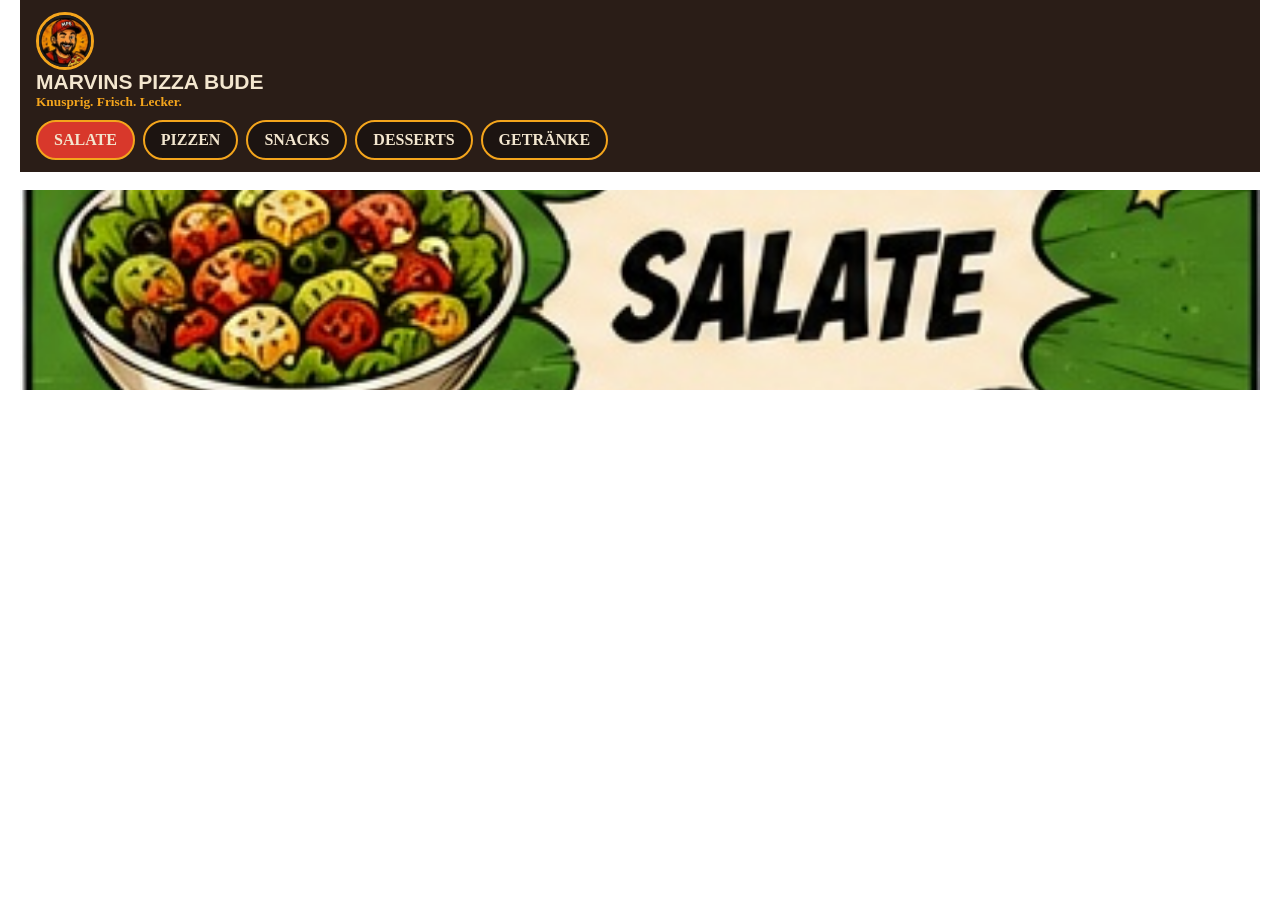
==== Webp1/Projekt_Pizza/index.html @ 2fe6ccb3 "Tag06" ====
<!doctype html>
<html lang="de">
  <head>
    <meta charset="UTF-8" />
    <meta name="viewport" content="width=device-width, initial-scale=1.0" />
    <link rel="stylesheet" href="style.css" />
    <title>PizzaBude</title>
  </head>
  <body>
    <!-- Radio-Buttons für die Steuerung -->
    <input class="v-radio" type="radio" name="view" id="view_salate" checked />
    <input class="v-radio" type="radio" name="view" id="view_pizzas" />
    <input class="v-radio" type="radio" name="view" id="view_snacks" />
    <input class="v-radio" type="radio" name="view" id="view_desserts" />
    <input class="v-radio" type="radio" name="view" id="view_getraenke" />

    <div class="app">
      <header class="topbar">
        <div class="brand">
          <img
            class="brand_logo"
            src="pizza_bude_assets_complete/startseite/logo_icon.png"
            alt="Logo"
          />
          <strong>MARVINS PIZZA BUDE</strong>
          <small>Knusprig. Frisch. Lecker.</small>
        </div>
        <nav class="tabs">
          <label class="tab" for="view_salate">Salate</label>
          <label class="tab" for="view_pizzas">Pizzen</label>
          <label class="tab" for="view_snacks">Snacks</label>
          <label class="tab" for="view_desserts">Desserts</label>
          <label class="tab" for="view_getraenke">Getränke</label>
        </nav>
      </header>

      <!-- Sektionen mit Platzhalter-Texten -->
      <section class="panel panel-salate salat-bild"></section>

      <section class="panel panel-pizzas pizzen-bild"></section>

      <section class="panel panel-snacks snacks-bild"></section>

      <section class="panel panel-desserts dessert-bild"></section>

      <section class="panel panel-getraenke getraenke-bild"></section>
    </div>
  </body>
</html>
---- Webp1/Projekt_Pizza/style.css ----
/* Unsere Farbtokens */
:root {
  --night: #1c1411;
  --night2: #2a1d17;
  --red: #d8382b;
  --red-d: #a3271e;
  --gold: #f4a51c;
  --cream: #f3e6cf;
  --ink: #1c1410;
  --green: #2e8d47;
  --shadow: 6px 6px 0 var(--ink);
}

* {
  box-sizing: border-box;
}

body {
  margin: 0px;
  margin-left: 20px;
  margin-right: 20px;
}

/* Radio-Buttons ausblenden */
.v-radio {
  display: none;
}

/* Kopfzeile Schritt 1 */
.topbar {
  padding: 12px 16px;
  margin-bottom: 18px;
  background: var(--night2);
  /* border: 3px solid var(--ink);
  border-radius: 16px; 
  box-shadow: var(--shadow);*/
}

.brand_logo {
  width: 58px;
  height: 58px;
  border-radius: 50%;
  border: 3px solid var(--gold);
  object-fit: cover;
}

/* var(--Name) greift auf die Farbtokens zu */
.brand {
  display: flex;
  flex-direction: column;
}

.brand strong {
  font-family: "Arial Black", Impact, sans-serif;
  font-size: 21px;
  text-transform: uppercase;
  color: var(--cream);
}

.brand small {
  color: var(--gold);
  font-weight: 700;
}

.tabs {
  display: flex;
  flex-wrap: wrap;
  gap: 8px;
  margin-top: 10px;
}

.tab {
  cursor: pointer;
  padding: 9px 16px;
  border-radius: 999px;
  font-weight: 800;
  text-transform: uppercase;
  color: var(--cream);
  background: var(--night);
  border: 2px solid var(--gold);
  transition:
    background 0.2s ease,
    color 0.2s ease;
}

/* Panels : Standard = versteckt */
.panel {
  display: none;
}

/* 1. Aktives Panel anzeigen */
#view_salate:checked ~ .app .panel-salate,
#view_pizzas:checked ~ .app .panel-pizzas,
#view_snacks:checked ~ .app .panel-snacks,
#view_desserts:checked ~ .app .panel-desserts,
#view_getraenke:checked ~ .app .panel-getraenke {
  display: block;
}

/* 2. Aktiven Tab rot einfärben */
#view_salate:checked ~ .app .tab[for="view_salate"],
#view_pizzas:checked ~ .app .tab[for="view_pizzas"],
#view_snacks:checked ~ .app .tab[for="view_snacks"],
#view_desserts:checked ~ .app .tab[for="view_desserts"],
#view_getraenke:checked ~ .app .tab[for="view_getraenke"] {
  background: var(--red);
  color: var(--cream);
}

.salat-bild {
  background-image: url(pizza_bude_assets_complete/marvins_pizza_bude_assets/salate/salate_header.jpg);
  background-repeat: no-repeat; /* Verhindert das Kacheln */
  background-size: cover;       /* Skaliert das Bild, um den Bereich zu füllen */
  background-position: center;  /* Zentriert das Bild */
  /* Füge eine Mindesthöhe hinzu, damit das Bild sichtbar wird */
  height: 200px; 
}

.pizzen-bild {
  background-image: url(pizza_bude_assets_complete/marvins_pizza_bude_assets/pizzas/unsere_pizzen_header.jpg);
  background-repeat: no-repeat; /* Verhindert das Kacheln */
  background-size: cover;       /* Skaliert das Bild, um den Bereich zu füllen */
  background-position: center;  /* Zentriert das Bild */
  /* Füge eine Mindesthöhe hinzu, damit das Bild sichtbar wird */
  min-height: 200px; 
}

.snacks-bild {
  background-image: url(pizza_bude_assets_complete/marvins_pizza_bude_assets/snacks/snacks_header.jpg);
  background-repeat: no-repeat; /* Verhindert das Kacheln */
  background-size: cover;       /* Skaliert das Bild, um den Bereich zu füllen */
  background-position: center;  /* Zentriert das Bild */
  /* Füge eine Mindesthöhe hinzu, damit das Bild sichtbar wird */
  min-height: 200px; 
}

.dessert-bild {
  background-image: url(pizza_bude_assets_complete/marvins_pizza_bude_assets/desserts/desserts_header.jpg);
  background-repeat: no-repeat; /* Verhindert das Kacheln */
  background-size: cover;       /* Skaliert das Bild, um den Bereich zu füllen */
  background-position: center;  /* Zentriert das Bild */
  /* Füge eine Mindesthöhe hinzu, damit das Bild sichtbar wird */
  min-height: 200px; 
}

.getraenke-bild {
  background-image: url(pizza_bude_assets_complete/marvins_pizza_bude_assets/getraenke/getraenke_header.jpg);
  background-repeat: no-repeat; /* Verhindert das Kacheln */
  background-size: cover;       /* Skaliert das Bild, um den Bereich zu füllen */
  background-position: center;  /* Zentriert das Bild */
  /* Füge eine Mindesthöhe hinzu, damit das Bild sichtbar wird */
  min-height: 200px; 
}
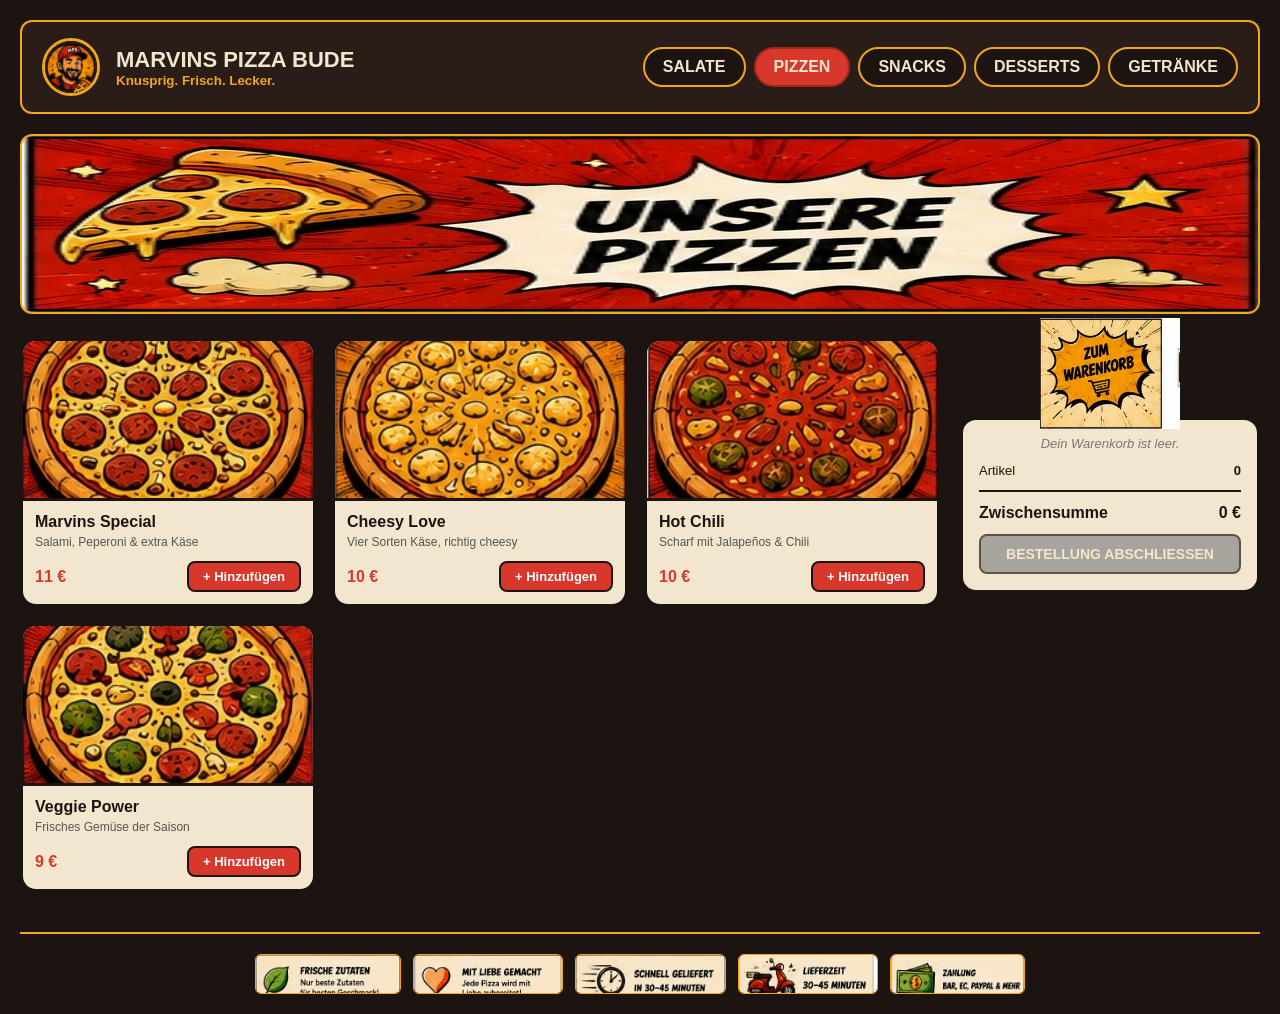
==== commit 6b46e358: "Tag07" ====
--- a/Webp1/Projekt_Pizza/index.html
+++ b/Webp1/Projekt_Pizza/index.html
@@ -4,17 +4,18 @@
     <meta charset="UTF-8" />
     <meta name="viewport" content="width=device-width, initial-scale=1.0" />
     <link rel="stylesheet" href="style.css" />
-    <title>PizzaBude</title>
+    <title>Marvins Pizza Bude</title>
   </head>
   <body>
-    <!-- Radio-Buttons für die Steuerung -->
-    <input class="v-radio" type="radio" name="view" id="view_salate" checked />
-    <input class="v-radio" type="radio" name="view" id="view_pizzas" />
+    <!-- Radio-Buttons für die Tab-Steuerung (Rein CSS) -->
+    <input class="v-radio" type="radio" name="view" id="view_salate" />
+    <input class="v-radio" type="radio" name="view" id="view_pizzas" checked />
     <input class="v-radio" type="radio" name="view" id="view_snacks" />
     <input class="v-radio" type="radio" name="view" id="view_desserts" />
     <input class="v-radio" type="radio" name="view" id="view_getraenke" />
 
     <div class="app">
+      <!-- Header Navigation -->
       <header class="topbar">
         <div class="brand">
           <img
@@ -22,8 +23,10 @@
             src="pizza_bude_assets_complete/startseite/logo_icon.png"
             alt="Logo"
           />
-          <strong>MARVINS PIZZA BUDE</strong>
-          <small>Knusprig. Frisch. Lecker.</small>
+          <div class="brand-text">
+            <strong>MARVINS PIZZA BUDE</strong>
+            <small>Knusprig. Frisch. Lecker.</small>
+          </div>
         </div>
         <nav class="tabs">
           <label class="tab" for="view_salate">Salate</label>
@@ -34,16 +37,387 @@
         </nav>
       </header>
 
-      <!-- Sektionen mit Platzhalter-Texten -->
-      <section class="panel panel-salate salat-bild"></section>
-
-      <section class="panel panel-pizzas pizzen-bild"></section>
-
-      <section class="panel panel-snacks snacks-bild"></section>
-
-      <section class="panel panel-desserts dessert-bild"></section>
-
-      <section class="panel panel-getraenke getraenke-bild"></section>
+      <!-- TAB: SALATE -->
+      <section class="panel panel-salate">
+        <div class="panel-banner salat-bild"></div>
+        <div class="layout-grid">
+          <div class="product-grid">
+            <article class="card">
+              <img class="card-img" src="pizza_bude_assets_complete/marvins_pizza_bude_assets/salate/salat_bauernsalat.jpg" alt="Bauernsalat" />
+              <div class="card-body">
+                <h3>Bauernsalat</h3>
+                <p>Klassisch mit Hirtenkäse, Oliven & Tomaten</p>
+                <div class="card-footer">
+                  <span class="price">8 €</span>
+                  <a href="#" class="btn-add">+ Hinzufügen</a>
+                </div>
+              </div>
+            </article>
+            <article class="card">
+              <img class="card-img" src="pizza_bude_assets_complete/marvins_pizza_bude_assets/salate/salat_haehnchen.jpg" alt="Hähnchensalat" />
+              <div class="card-body">
+                <h3>Hähnchensalat</h3>
+                <p>Gegrillte Hähnchenbruststreifen auf Blattsalat</p>
+                <div class="card-footer">
+                  <span class="price">9 €</span>
+                  <a href="#" class="btn-add">+ Hinzufügen</a>
+                </div>
+              </div>
+            </article>
+            <article class="card">
+              <img class="card-img" src="pizza_bude_assets_complete/marvins_pizza_bude_assets/salate/salat_thunfisch.jpg" alt="Thunfischsalat" />
+              <div class="card-body">
+                <h3>Thunfischsalat</h3>
+                <p>Mit saftigem Thunfisch & Zwiebeln</p>
+                <div class="card-footer">
+                  <span class="price">8 €</span>
+                  <a href="#" class="btn-add">+ Hinzufügen</a>
+                </div>
+              </div>
+            </article>
+          </div>
+
+          <aside class="cart-sidebar">
+            <div class="cart-badge-img">
+              <img src="pizza_bude_assets_complete/startseite/button_warenkorb.jpg" alt="Zum Warenkorb" />
+            </div>
+            <div class="cart-box">
+              <div class="cart-empty-msg">Dein Warenkorb ist leer.</div>
+              <div class="cart-info-row">
+                <span>Artikel</span>
+                <strong class="cart-count">0</strong>
+              </div>
+              <hr class="cart-divider" />
+              <div class="cart-info-row cart-total">
+                <strong>Zwischensumme</strong>
+                <strong class="cart-total-price">0 €</strong>
+              </div>
+              <button class="btn btn-checkout" disabled>BESTELLUNG ABSCHLIESSEN</button>
+            </div>
+          </aside>
+        </div>
+      </section>
+
+      <!-- TAB: PIZZEN -->
+      <section class="panel panel-pizzas">
+        <div class="panel-banner pizzen-bild"></div>
+        <div class="layout-grid">
+          <div class="product-grid">
+            <article class="card">
+              <img class="card-img" src="pizza_bude_assets_complete/marvins_pizza_bude_assets/pizzas/pizza_marvin_special.jpg" alt="Marvins Special" />
+              <div class="card-body">
+                <h3>Marvins Special</h3>
+                <p>Salami, Peperoni & extra Käse</p>
+                <div class="card-footer">
+                  <span class="price">11 €</span>
+                  <a href="#" class="btn-add">+ Hinzufügen</a>
+                </div>
+              </div>
+            </article>
+            <article class="card">
+              <img class="card-img" src="pizza_bude_assets_complete/marvins_pizza_bude_assets/pizzas/pizza_cheesy_love.jpg" alt="Cheesy Love" />
+              <div class="card-body">
+                <h3>Cheesy Love</h3>
+                <p>Vier Sorten Käse, richtig cheesy</p>
+                <div class="card-footer">
+                  <span class="price">10 €</span>
+                  <a href="#" class="btn-add">+ Hinzufügen</a>
+                </div>
+              </div>
+            </article>
+            <article class="card">
+              <img class="card-img" src="pizza_bude_assets_complete/marvins_pizza_bude_assets/pizzas/pizza_hot_chili.jpg" alt="Hot Chili" />
+              <div class="card-body">
+                <h3>Hot Chili</h3>
+                <p>Scharf mit Jalapeños & Chili</p>
+                <div class="card-footer">
+                  <span class="price">10 €</span>
+                  <a href="#" class="btn-add">+ Hinzufügen</a>
+                </div>
+              </div>
+            </article>
+            <article class="card">
+              <img class="card-img" src="pizza_bude_assets_complete/marvins_pizza_bude_assets/pizzas/pizza_veggie_power.jpg" alt="Veggie Power" />
+              <div class="card-body">
+                <h3>Veggie Power</h3>
+                <p>Frisches Gemüse der Saison</p>
+                <div class="card-footer">
+                  <span class="price">9 €</span>
+                  <a href="#" class="btn-add">+ Hinzufügen</a>
+                </div>
+              </div>
+            </article>
+          </div>
+
+          <aside class="cart-sidebar">
+            <div class="cart-badge-img">
+              <img src="pizza_bude_assets_complete/startseite/button_warenkorb.jpg" alt="Zum Warenkorb" />
+            </div>
+            <div class="cart-box">
+              <div class="cart-empty-msg">Dein Warenkorb ist leer.</div>
+              <div class="cart-info-row">
+                <span>Artikel</span>
+                <strong class="cart-count">0</strong>
+              </div>
+              <hr class="cart-divider" />
+              <div class="cart-info-row cart-total">
+                <strong>Zwischensumme</strong>
+                <strong class="cart-total-price">0 €</strong>
+              </div>
+              <button class="btn btn-checkout" disabled>BESTELLUNG ABSCHLIESSEN</button>
+            </div>
+          </aside>
+        </div>
+      </section>
+
+      <!-- TAB: SNACKS -->
+      <section class="panel panel-snacks">
+        <div class="panel-banner snacks-bild"></div>
+        <div class="layout-grid">
+          <div class="product-grid">
+            <article class="card">
+              <img class="card-img" src="pizza_bude_assets_complete/marvins_pizza_bude_assets/snacks/snack_chicken_nuggets.jpg" alt="Chicken Nuggets" />
+              <div class="card-body">
+                <h3>Chicken Nuggets</h3>
+                <p>Knusprige Hähnchen-Nuggets mit Dip</p>
+                <div class="card-footer">
+                  <span class="price">5 €</span>
+                  <a href="#" class="btn-add">+ Hinzufügen</a>
+                </div>
+              </div>
+            </article>
+            <article class="card">
+              <img class="card-img" src="pizza_bude_assets_complete/marvins_pizza_bude_assets/snacks/snack_chicken_wings.jpg" alt="Chicken Wings" />
+              <div class="card-body">
+                <h3>Chicken Wings</h3>
+                <p>Würzig marinierte Chicken Wings</p>
+                <div class="card-footer">
+                  <span class="price">6 €</span>
+                  <a href="#" class="btn-add">+ Hinzufügen</a>
+                </div>
+              </div>
+            </article>
+            <article class="card">
+              <img class="card-img" src="pizza_bude_assets_complete/marvins_pizza_bude_assets/snacks/snack_knoblauchbrot.jpg" alt="Knoblauchbrot" />
+              <div class="card-body">
+                <h3>Knoblauchbrot</h3>
+                <p>Knusprig gebacken mit Kräuterbutter</p>
+                <div class="card-footer">
+                  <span class="price">4 €</span>
+                  <a href="#" class="btn-add">+ Hinzufügen</a>
+                </div>
+              </div>
+            </article>
+            <article class="card">
+              <img class="card-img" src="pizza_bude_assets_complete/marvins_pizza_bude_assets/snacks/snack_mozzarella_sticks.jpg" alt="Mozzarella Sticks" />
+              <div class="card-body">
+                <h3>Mozzarella Sticks</h3>
+                <p>Paniert mit schmelzendem Käsekern</p>
+                <div class="card-footer">
+                  <span class="price">5 €</span>
+                  <a href="#" class="btn-add">+ Hinzufügen</a>
+                </div>
+              </div>
+            </article>
+            <article class="card">
+              <img class="card-img" src="pizza_bude_assets_complete/marvins_pizza_bude_assets/snacks/snack_pommes.jpg" alt="Pommes" />
+              <div class="card-body">
+                <h3>Pommes Frites</h3>
+                <p>Goldgelb und knusprig frittiert</p>
+                <div class="card-footer">
+                  <span class="price">3 €</span>
+                  <a href="#" class="btn-add">+ Hinzufügen</a>
+                </div>
+              </div>
+            </article>
+          </div>
+
+          <aside class="cart-sidebar">
+            <div class="cart-badge-img">
+              <img src="pizza_bude_assets_complete/startseite/button_warenkorb.jpg" alt="Zum Warenkorb" />
+            </div>
+            <div class="cart-box">
+              <div class="cart-empty-msg">Dein Warenkorb ist leer.</div>
+              <div class="cart-info-row">
+                <span>Artikel</span>
+                <strong class="cart-count">0</strong>
+              </div>
+              <hr class="cart-divider" />
+              <div class="cart-info-row cart-total">
+                <strong>Zwischensumme</strong>
+                <strong class="cart-total-price">0 €</strong>
+              </div>
+              <button class="btn btn-checkout" disabled>BESTELLUNG ABSCHLIESSEN</button>
+            </div>
+          </aside>
+        </div>
+      </section>
+
+      <!-- TAB: DESSERTS -->
+      <section class="panel panel-desserts">
+        <div class="panel-banner desserts-bild"></div>
+        <div class="layout-grid">
+          <div class="product-grid">
+            <article class="card">
+              <img class="card-img" src="pizza_bude_assets_complete/marvins_pizza_bude_assets/desserts/dessert_apfelstrudel.jpg" alt="Apfelstrudel" />
+              <div class="card-body">
+                <h3>Apfelstrudel</h3>
+                <p>Warmer Apfelstrudel mit Zimt & Zucker</p>
+                <div class="card-footer">
+                  <span class="price">4 €</span>
+                  <a href="#" class="btn-add">+ Hinzufügen</a>
+                </div>
+              </div>
+            </article>
+            <article class="card">
+              <img class="card-img" src="pizza_bude_assets_complete/marvins_pizza_bude_assets/desserts/dessert_ice_cream.jpg" alt="Ice Cream" />
+              <div class="card-body">
+                <h3>Eisbecher</h3>
+                <p>Cremiges Schokoeis im Becher</p>
+                <div class="card-footer">
+                  <span class="price">4 €</span>
+                  <a href="#" class="btn-add">+ Hinzufügen</a>
+                </div>
+              </div>
+            </article>
+            <article class="card">
+              <img class="card-img" src="pizza_bude_assets_complete/marvins_pizza_bude_assets/desserts/dessert_schoko_brownie.jpg" alt="Schoko Brownie" />
+              <div class="card-body">
+                <h3>Schoko Brownie</h3>
+                <p>Saftiger Schokoladenkuchen</p>
+                <div class="card-footer">
+                  <span class="price">4 €</span>
+                  <a href="#" class="btn-add">+ Hinzufügen</a>
+                </div>
+              </div>
+            </article>
+            <article class="card">
+              <img class="card-img" src="pizza_bude_assets_complete/marvins_pizza_bude_assets/desserts/dessert_tiramisu.jpg" alt="Tiramisu" />
+              <div class="card-body">
+                <h3>Tiramisu</h3>
+                <p>Klassisch italienisch mit Mascarpone & Espresso</p>
+                <div class="card-footer">
+                  <span class="price">5 €</span>
+                  <a href="#" class="btn-add">+ Hinzufügen</a>
+                </div>
+              </div>
+            </article>
+          </div>
+
+          <aside class="cart-sidebar">
+            <div class="cart-badge-img">
+              <img src="pizza_bude_assets_complete/startseite/button_warenkorb.jpg" alt="Zum Warenkorb" />
+            </div>
+            <div class="cart-box">
+              <div class="cart-empty-msg">Dein Warenkorb ist leer.</div>
+              <div class="cart-info-row">
+                <span>Artikel</span>
+                <strong class="cart-count">0</strong>
+              </div>
+              <hr class="cart-divider" />
+              <div class="cart-info-row cart-total">
+                <strong>Zwischensumme</strong>
+                <strong class="cart-total-price">0 €</strong>
+              </div>
+              <button class="btn btn-checkout" disabled>BESTELLUNG ABSCHLIESSEN</button>
+            </div>
+          </aside>
+        </div>
+      </section>
+
+      <!-- TAB: GETRÄNKE -->
+      <section class="panel panel-getraenke">
+        <div class="panel-banner getraenke-bild"></div>
+        <div class="layout-grid">
+          <div class="product-grid">
+            <article class="card">
+              <img class="card-img" src="pizza_bude_assets_complete/marvins_pizza_bude_assets/getraenke/getraenk_coca_cola.jpg" alt="Coca Cola" />
+              <div class="card-body">
+                <h3>Coca Cola 0.5l</h3>
+                <p>Eiskalt serviert</p>
+                <div class="card-footer">
+                  <span class="price">3 €</span>
+                  <a href="#" class="btn-add">+ Hinzufügen</a>
+                </div>
+              </div>
+            </article>
+            <article class="card">
+              <img class="card-img" src="pizza_bude_assets_complete/marvins_pizza_bude_assets/getraenke/getraenk_coca_zero.jpg" alt="Coca Cola Zero" />
+              <div class="card-body">
+                <h3>Coca Cola Zero 0.5l</h3>
+                <p>Voller Geschmack, ohne Zucker</p>
+                <div class="card-footer">
+                  <span class="price">3 €</span>
+                  <a href="#" class="btn-add">+ Hinzufügen</a>
+                </div>
+              </div>
+            </article>
+            <article class="card">
+              <img class="card-img" src="pizza_bude_assets_complete/marvins_pizza_bude_assets/getraenke/getraenk_fanta.jpg" alt="Fanta" />
+              <div class="card-body">
+                <h3>Fanta 0.5l</h3>
+                <p>Fruchtiger Orangengeschmack</p>
+                <div class="card-footer">
+                  <span class="price">3 €</span>
+                  <a href="#" class="btn-add">+ Hinzufügen</a>
+                </div>
+              </div>
+            </article>
+            <article class="card">
+              <img class="card-img" src="pizza_bude_assets_complete/marvins_pizza_bude_assets/getraenke/getraenk_sprite.jpg" alt="Sprite" />
+              <div class="card-body">
+                <h3>Sprite 0.5l</h3>
+                <p>Erfrischender Zitronen-Limetten-Geschmack</p>
+                <div class="card-footer">
+                  <span class="price">3 €</span>
+                  <a href="#" class="btn-add">+ Hinzufügen</a>
+                </div>
+              </div>
+            </article>
+            <article class="card">
+              <img class="card-img" src="pizza_bude_assets_complete/marvins_pizza_bude_assets/getraenke/getraenk_wasser.jpg" alt="Mineralwasser" />
+              <div class="card-body">
+                <h3>Mineralwasser 0.5l</h3>
+                <p>Erfrischend mit Kohlensäure</p>
+                <div class="card-footer">
+                  <span class="price">2 €</span>
+                  <a href="#" class="btn-add">+ Hinzufügen</a>
+                </div>
+              </div>
+            </article>
+          </div>
+
+          <aside class="cart-sidebar">
+            <div class="cart-badge-img">
+              <img src="pizza_bude_assets_complete/startseite/button_warenkorb.jpg" alt="Zum Warenkorb" />
+            </div>
+            <div class="cart-box">
+              <div class="cart-empty-msg">Dein Warenkorb ist leer.</div>
+              <div class="cart-info-row">
+                <span>Artikel</span>
+                <strong class="cart-count">0</strong>
+              </div>
+              <hr class="cart-divider" />
+              <div class="cart-info-row cart-total">
+                <strong>Zwischensumme</strong>
+                <strong class="cart-total-price">0 €</strong>
+              </div>
+              <button class="btn btn-checkout" disabled>BESTELLUNG ABSCHLIESSEN</button>
+            </div>
+          </aside>
+        </div>
+      </section>
+
+      <!-- Info Footer-Banner -->
+      <footer class="info-footer">
+        <div class="info-badges">
+          <img src="pizza_bude_assets_complete/startseite/info_frische_zutaten.jpg" alt="Frische Zutaten" />
+          <img src="pizza_bude_assets_complete/startseite/info_mit_liebe_gemacht.jpg" alt="Mit Liebe gemacht" />
+          <img src="pizza_bude_assets_complete/startseite/info_schnell_geliefert.jpg" alt="Schnell geliefert" />
+          <img src="pizza_bude_assets_complete/startseite/info_lieferzeit.jpg" alt="Lieferzeit" />
+          <img src="pizza_bude_assets_complete/startseite/info_zahlung.jpg" alt="Zahlungsmethoden" />
+        </div>
+      </footer>
     </div>
   </body>
-</html>
+</html>
--- a/Webp1/Projekt_Pizza/style.css
+++ b/Webp1/Projekt_Pizza/style.css
@@ -1,13 +1,13 @@
-/* Unsere Farbtokens */
+/* Color Tokens */
 :root {
   --night: #1c1411;
   --night2: #2a1d17;
   --red: #d8382b;
   --red-d: #a3271e;
+  --red-hover: #e64a3c;
   --gold: #f4a51c;
   --cream: #f3e6cf;
   --ink: #1c1410;
-  --green: #2e8d47;
   --shadow: 6px 6px 0 var(--ink);
 }
 
@@ -16,24 +16,36 @@
 }
 
 body {
-  margin: 0px;
-  margin-left: 20px;
-  margin-right: 20px;
-}
-
-/* Radio-Buttons ausblenden */
+  margin: 0;
+  padding: 20px;
+  background-color: var(--night);
+  font-family: Arial, sans-serif;
+  color: var(--cream);
+}
+
+/* Radio Buttons ausblenden */
 .v-radio {
   display: none;
 }
 
-/* Kopfzeile Schritt 1 */
+/* Header Bar - Flexbox Layout */
 .topbar {
-  padding: 12px 16px;
-  margin-bottom: 18px;
+  display: flex;
+  justify-content: space-between;
+  align-items: center;
+  flex-wrap: wrap;
+  gap: 16px;
+  padding: 16px 20px;
+  margin-bottom: 20px;
   background: var(--night2);
-  /* border: 3px solid var(--ink);
-  border-radius: 16px; 
-  box-shadow: var(--shadow);*/
+  border-radius: 12px;
+  border: 2px solid var(--gold);
+}
+
+.brand {
+  display: flex;
+  align-items: center;
+  gap: 16px;
 }
 
 .brand_logo {
@@ -44,15 +56,14 @@
   object-fit: cover;
 }
 
-/* var(--Name) greift auf die Farbtokens zu */
-.brand {
+.brand-text {
   display: flex;
   flex-direction: column;
 }
 
 .brand strong {
   font-family: "Arial Black", Impact, sans-serif;
-  font-size: 21px;
+  font-size: 22px;
   text-transform: uppercase;
   color: var(--cream);
 }
@@ -66,29 +77,30 @@
   display: flex;
   flex-wrap: wrap;
   gap: 8px;
-  margin-top: 10px;
 }
 
 .tab {
   cursor: pointer;
-  padding: 9px 16px;
+  padding: 9px 18px;
   border-radius: 999px;
   font-weight: 800;
   text-transform: uppercase;
   color: var(--cream);
   background: var(--night);
   border: 2px solid var(--gold);
-  transition:
-    background 0.2s ease,
-    color 0.2s ease;
-}
-
-/* Panels : Standard = versteckt */
+  transition: background 0.2s ease, transform 0.1s ease;
+}
+
+.tab:hover {
+  transform: translateY(-2px);
+  background: var(--night2);
+}
+
+/* Tab Anzeige-Umschaltung */
 .panel {
   display: none;
 }
 
-/* 1. Aktives Panel anzeigen */
 #view_salate:checked ~ .app .panel-salate,
 #view_pizzas:checked ~ .app .panel-pizzas,
 #view_snacks:checked ~ .app .panel-snacks,
@@ -97,7 +109,7 @@
   display: block;
 }
 
-/* 2. Aktiven Tab rot einfärben */
+/* Aktiver Tab Highlight */
 #view_salate:checked ~ .app .tab[for="view_salate"],
 #view_pizzas:checked ~ .app .tab[for="view_pizzas"],
 #view_snacks:checked ~ .app .tab[for="view_snacks"],
@@ -105,49 +117,231 @@
 #view_getraenke:checked ~ .app .tab[for="view_getraenke"] {
   background: var(--red);
   color: var(--cream);
+  border-color: var(--red-d);
+}
+
+/* Header Banners */
+.panel-banner {
+  width: 100%;
+  height: 180px;
+  background-repeat: no-repeat;
+  background-size: 100% 100%;
+  background-position: center;
+  border-radius: 12px;
+  border: 2px solid var(--gold);
 }
 
 .salat-bild {
-  background-image: url(pizza_bude_assets_complete/marvins_pizza_bude_assets/salate/salate_header.jpg);
-  background-repeat: no-repeat; /* Verhindert das Kacheln */
-  background-size: cover;       /* Skaliert das Bild, um den Bereich zu füllen */
-  background-position: center;  /* Zentriert das Bild */
-  /* Füge eine Mindesthöhe hinzu, damit das Bild sichtbar wird */
-  height: 200px; 
+  background-image: url("pizza_bude_assets_complete/marvins_pizza_bude_assets/salate/salate_header.jpg");
 }
 
 .pizzen-bild {
-  background-image: url(pizza_bude_assets_complete/marvins_pizza_bude_assets/pizzas/unsere_pizzen_header.jpg);
-  background-repeat: no-repeat; /* Verhindert das Kacheln */
-  background-size: cover;       /* Skaliert das Bild, um den Bereich zu füllen */
-  background-position: center;  /* Zentriert das Bild */
-  /* Füge eine Mindesthöhe hinzu, damit das Bild sichtbar wird */
-  min-height: 200px; 
+  background-image: url("pizza_bude_assets_complete/marvins_pizza_bude_assets/pizzas/unsere_pizzen_header.jpg");
 }
 
 .snacks-bild {
-  background-image: url(pizza_bude_assets_complete/marvins_pizza_bude_assets/snacks/snacks_header.jpg);
-  background-repeat: no-repeat; /* Verhindert das Kacheln */
-  background-size: cover;       /* Skaliert das Bild, um den Bereich zu füllen */
-  background-position: center;  /* Zentriert das Bild */
-  /* Füge eine Mindesthöhe hinzu, damit das Bild sichtbar wird */
-  min-height: 200px; 
-}
-
-.dessert-bild {
-  background-image: url(pizza_bude_assets_complete/marvins_pizza_bude_assets/desserts/desserts_header.jpg);
-  background-repeat: no-repeat; /* Verhindert das Kacheln */
-  background-size: cover;       /* Skaliert das Bild, um den Bereich zu füllen */
-  background-position: center;  /* Zentriert das Bild */
-  /* Füge eine Mindesthöhe hinzu, damit das Bild sichtbar wird */
-  min-height: 200px; 
+  background-image: url("pizza_bude_assets_complete/marvins_pizza_bude_assets/snacks/snacks_header.jpg");
+}
+
+.desserts-bild {
+  background-image: url("pizza_bude_assets_complete/marvins_pizza_bude_assets/desserts/desserts_header.jpg");
 }
 
 .getraenke-bild {
-  background-image: url(pizza_bude_assets_complete/marvins_pizza_bude_assets/getraenke/getraenke_header.jpg);
-  background-repeat: no-repeat; /* Verhindert das Kacheln */
-  background-size: cover;       /* Skaliert das Bild, um den Bereich zu füllen */
-  background-position: center;  /* Zentriert das Bild */
-  /* Füge eine Mindesthöhe hinzu, damit das Bild sichtbar wird */
-  min-height: 200px; 
-}
+  background-image: url("pizza_bude_assets_complete/marvins_pizza_bude_assets/getraenke/getraenke_header.jpg");
+}
+
+/* Layout Grid */
+.layout-grid {
+  display: grid;
+  grid-template-columns: 1fr 300px;
+  gap: 20px;
+  margin-top: 24px;
+  align-items: start;
+}
+
+/* Product Grid */
+.product-grid {
+  display: grid;
+  grid-template-columns: repeat(3, 1fr);
+  gap: 16px;
+}
+
+/* Cards & Hover Effect */
+.card {
+  background: var(--cream);
+  border: 3px solid var(--ink);
+  border-radius: 16px;
+  overflow: hidden;
+  box-shadow: 4px 4px 0 var(--ink);
+  display: flex;
+  flex-direction: column;
+  transition: transform 0.2s ease, box-shadow 0.2s ease, border-color 0.2s ease;
+}
+
+.card:hover {
+  transform: translateY(-4px);
+  box-shadow: 8px 8px 0 var(--ink);
+  border-color: var(--gold);
+}
+
+.card-img {
+  width: 100%;
+  height: 160px;
+  object-fit: cover;
+  border-bottom: 3px solid var(--ink);
+}
+
+.card-body {
+  padding: 12px;
+  display: flex;
+  flex-direction: column;
+  flex-grow: 1;
+  color: var(--ink);
+}
+
+.card-body h3 {
+  margin: 0 0 4px 0;
+  font-size: 16px;
+  color: var(--ink);
+}
+
+.card-body p {
+  margin: 0 0 12px 0;
+  font-size: 12px;
+  color: #555;
+  flex-grow: 1;
+}
+
+.card-footer {
+  display: flex;
+  justify-content: space-between;
+  align-items: center;
+  gap: 8px;
+  margin-top: auto;
+}
+
+.price {
+  font-weight: 800;
+  font-size: 16px;
+  color: var(--red);
+}
+
+/* HTML/CSS Hinzufügen Button (Exakte Optik Vorlage Bild 2) */
+.btn-add {
+  display: inline-flex;
+  align-items: center;
+  justify-content: center;
+  background-color: var(--red);
+  color: #ffffff;
+  font-weight: bold;
+  font-size: 13px;
+  text-decoration: none;
+  padding: 6px 14px;
+  border: 2px solid var(--ink);
+  border-radius: 8px;
+  cursor: pointer;
+  transition: background-color 0.15s ease, transform 0.15s ease;
+}
+
+.btn-add:hover {
+  background-color: var(--red-hover);
+  transform: translateY(-1px);
+}
+
+.btn-add:active {
+  transform: translateY(0);
+}
+
+/* Warenkorb-Sidebar */
+.cart-sidebar {
+  position: relative;
+  margin-top: -20px;
+}
+
+.cart-badge-img img {
+  width: 140px;
+  display: block;
+  margin: 0 auto -12px auto;
+  position: relative;
+  z-index: 2;
+}
+
+.cart-box {
+  background: var(--cream);
+  border: 3px solid var(--ink);
+  border-radius: 16px;
+  padding: 16px;
+  box-shadow: var(--shadow);
+  color: var(--ink);
+}
+
+.cart-empty-msg {
+  font-size: 13px;
+  color: #777;
+  font-style: italic;
+  margin-bottom: 12px;
+  text-align: center;
+}
+
+.cart-info-row {
+  display: flex;
+  justify-content: space-between;
+  font-size: 13px;
+  margin-top: 6px;
+}
+
+.cart-divider {
+  border: none;
+  border-top: 2px solid var(--ink);
+  margin: 12px 0;
+}
+
+.cart-total {
+  font-size: 16px;
+  margin-bottom: 12px;
+}
+
+.btn-checkout {
+  width: 100%;
+  background: var(--red);
+  color: var(--cream);
+  border: 2px solid var(--ink);
+  border-radius: 8px;
+  padding: 10px;
+  font-weight: 800;
+  font-size: 14px;
+  text-transform: uppercase;
+  cursor: pointer;
+}
+
+.btn-checkout:hover:not(:disabled) {
+  background: var(--red-hover);
+  box-shadow: 2px 2px 0 var(--ink);
+}
+
+.btn-checkout:disabled {
+  background: #888;
+  cursor: not-allowed;
+  opacity: 0.7;
+}
+
+/* Footer Info Badges */
+.info-footer {
+  margin-top: 40px;
+  padding-top: 20px;
+  border-top: 2px solid var(--gold);
+}
+
+.info-badges {
+  display: flex;
+  flex-wrap: wrap;
+  justify-content: center;
+  gap: 12px;
+}
+
+.info-badges img {
+  height: 40px;
+  border-radius: 6px;
+  border: 1px solid var(--gold);
+}
